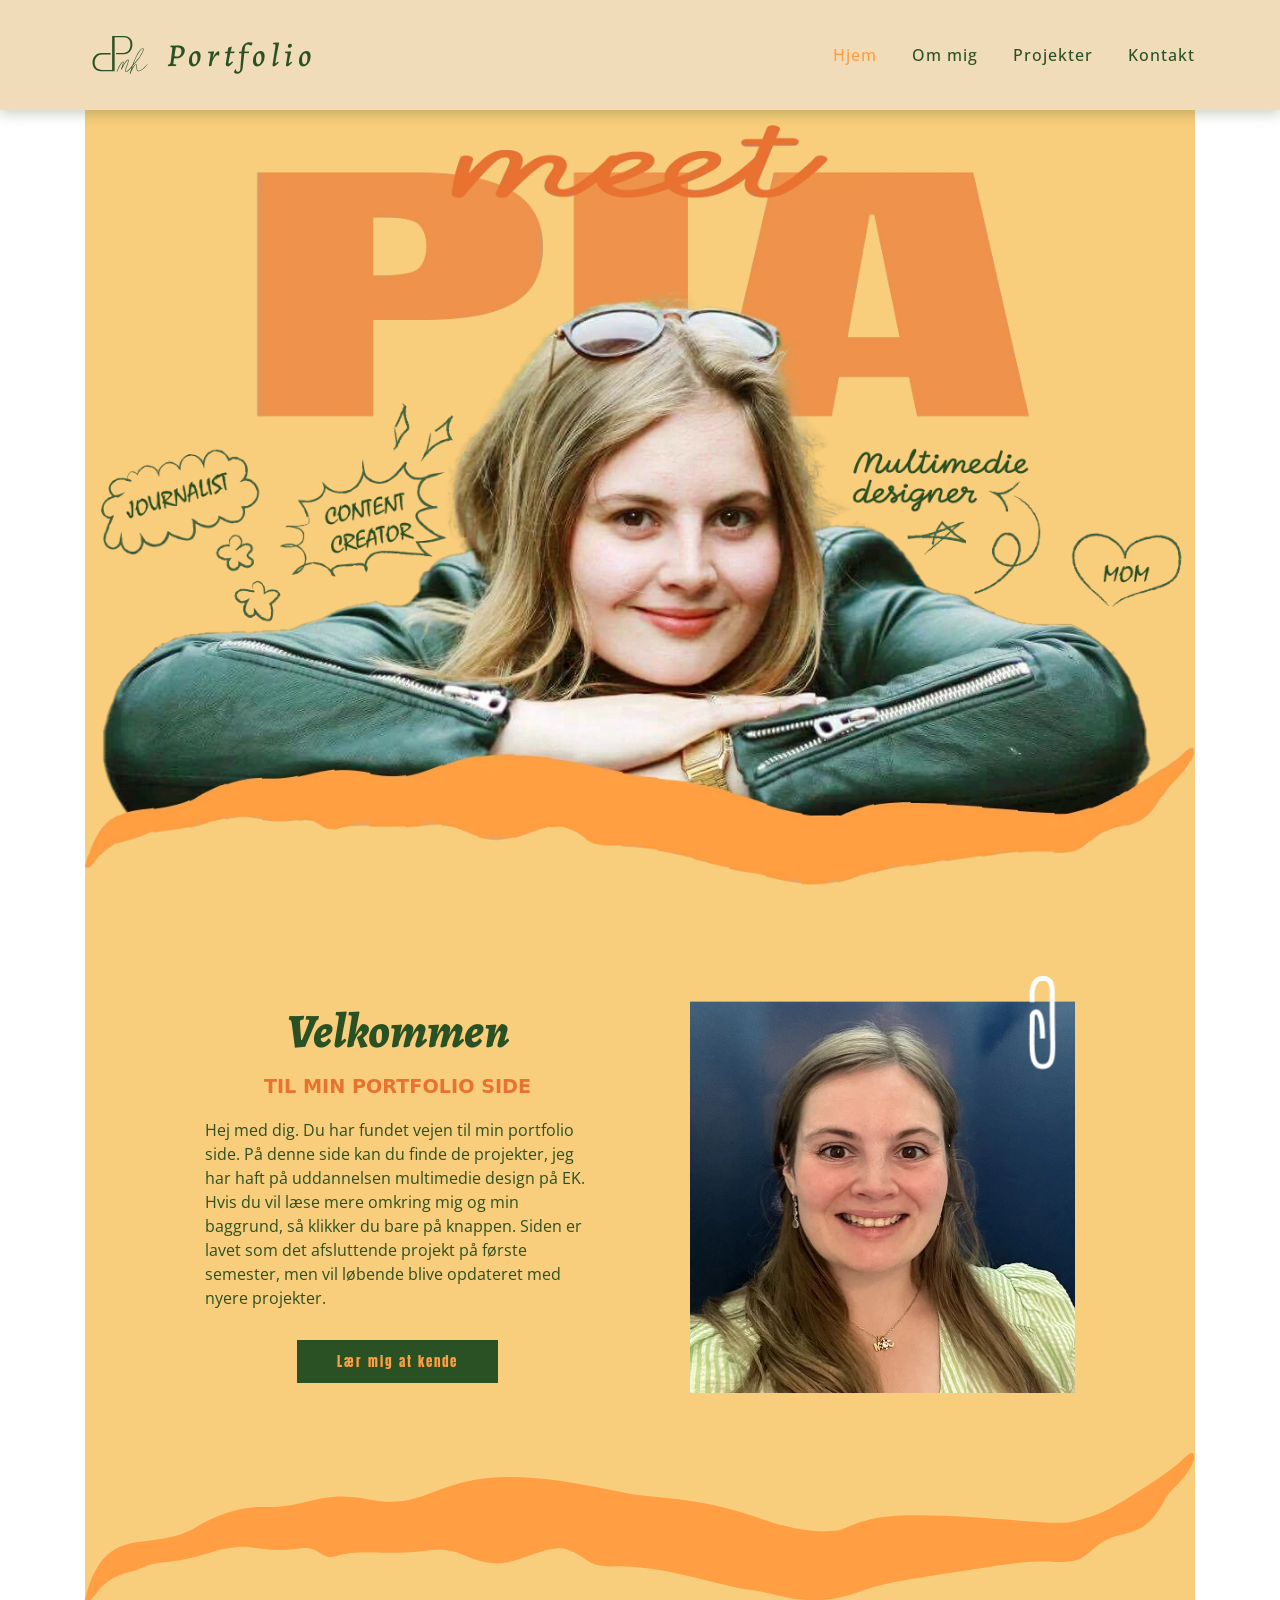
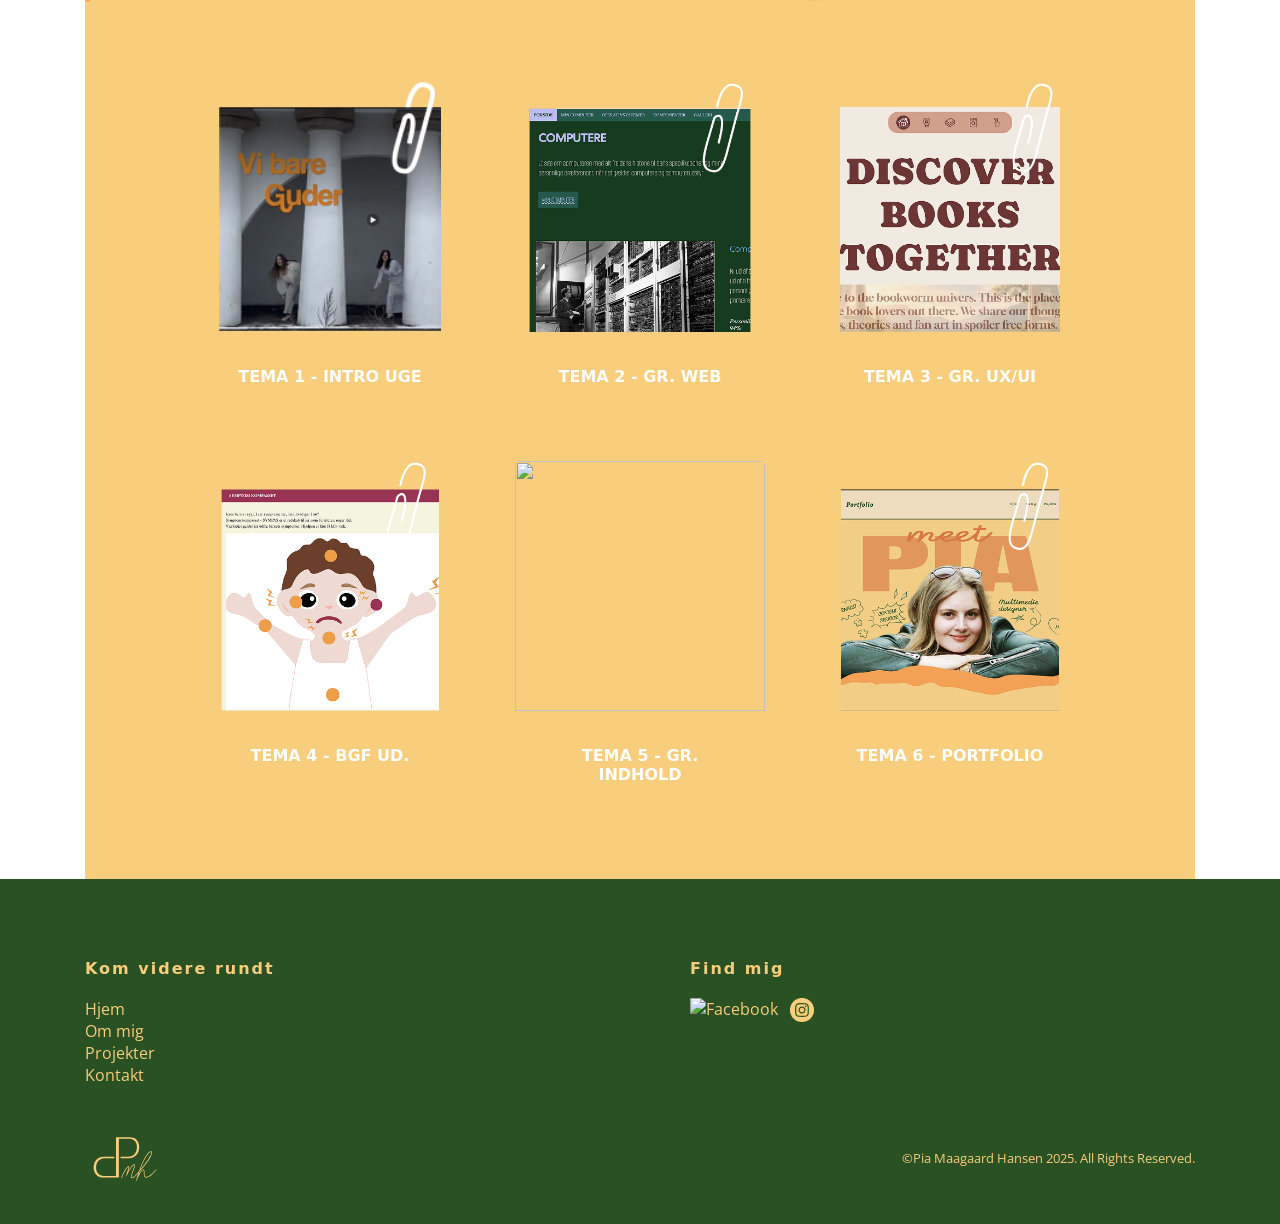
==== index.html @ 932512dc "Update image paths in index.html to remove 'img/" ====
<!DOCTYPE html>
<html lang="da">

<head>
    <meta charset="UTF-8" />
    <meta name="viewport" content="width=device-width, initial-scale=1.0" />
    <meta name="robots" content="noindex">
    <title>Forside</title>
    <link rel="icon" type="image/svg+xml" href="shared/favicon.svg">
    <link rel="shortcut icon" href="shared/favicon.ico">

    <link rel="stylesheet" href="style.css" />
    <link rel="stylesheet" href="layout.css" />
</head>

<body>
    <header class="header">

        <div class="logo_wrap">
            <img src="shared/logo_header.svg" class="logo" alt="logo">
            <p>Portfolio</p>
        </div>
        <button class="burger" aria-label="Åbn menu">
            <span class="line"></span>
            <span class="line"></span>
            <span class="line"></span>
        </button>


        <nav class="navbar">
            <ul>
                <li><a href="index.html" class="active">Hjem</a></li>
                <li><a href="ommig.html">Om mig</a></li>
                <li><a href="projekter.html">Projekter</a></li>
                <li><a href="disco.html">Kontakt</a></li>
            </ul>
        </nav>

    </header>
    <main class="forside">
        <!-- HERO -->
        <section class="hero">
            <img src="shared/Forsidebillede.webp" alt="forsidebillede">
        </section>
        <section class="kortommig">
            <div class="grid_1-1">
                <div>
                    <h1>Velkommen</h1>
                    <h2>Til min portfolio side</h2>
                    <p>Hej med dig. Du har fundet vejen til min portfolio side. På denne side kan du finde de projekter,
                        jeg
                        har haft på uddannelsen multimedie design på EK. Hvis du vil læse mere omkring mig og min
                        baggrund,
                        så klikker du bare på knappen. Siden er lavet som det afsluttende projekt på første semester,
                        men
                        vil løbende blive opdateret med nyere projekter. </p>
                    <a href="ommig.html" class="btn">Lær mig at kende</a>
                </div>
                <div>
                    <img src="shared/profilbilled.webp" alt="profile">
                </div>
            </div>
            <img class="wave" src="bølger.svg" alt="bølger">
        </section>
        <section class="projekter">
            <div class="grid_1-1-1">

                <article class="projekt">

                    <div class="image_link">
                        <a href="projekter.html#tema1">
                            <img src="tema1/tema1.png" alt="Tema 1">
                            <span>Se projekt</span>
                        </a>
                    </div>

                    <h3>TEMA 1 - INTRO UGE</h3>

                </article>

                <article class="projekt">
                    <div class="image_link">
                        <a href="projekter.html#tema2">
                            <img src="tema2/tema2.png" alt="">
                            <span>Se projekt</span>
                        </a>
                    </div>
                    <h3>TEMA 2 - GR. WEB</h3>
                </article>

                <article class="projekt">
                    <div class="image_link">
                        <a href="projekter.html#tema3">
                            <img src="tema3/tema3.png" alt="">
                            <span>Se projekt</span>
                        </a>
                    </div>
                    <h3>TEMA 3 - GR. UX/UI</h3>
                </article>
                <!-- Tema 4 -->
                <article class="projekt">
                    <div class="image_link">
                        <a href="projekter.html#tema4">
                            <img src="tema4/tema4.png" alt="">
                            <span>Se projekt</span>
                        </a>
                    </div>
                    <h3>TEMA 4 - BGF UD.</h3>
                </article>

                <!-- Tema 5 -->
                <article class="projekt">
                    <div class="image_link">
                        <a href="projekter.html#tema5">
                            <img src="tema5/tema5.png" alt="">
                            <span>Se projekt</span>
                        </a>
                    </div>
                    <h3>TEMA 5 - GR. INDHOLD</h3>
                </article>

                <!-- Tema 6 -->
                <article class="projekt">
                    <div class="image_link">
                        <a href="projekter.html#tema6">
                            <img src="tema6/tema6.png" alt="">
                            <span>Se projekt</span>
                        </a>
                    </div>
                    <h3>TEMA 6 - PORTFOLIO</h3>
                </article>
            </div>
        </section>

    </main>
    <!-- FOOTER -->
    <footer class="footer">

        <div class="container footer-grid">

            <div>
                <h4>Kom videre rundt</h4>
                <ul>
                    <li><a href="index.html" class="active">Hjem</a></li>
                    <li><a href="ommig.html">Om mig</a></li>
                    <li><a href="projekter.html">Projekter</a></li>
                    <li><a href="disco.html">Kontakt</a></li>
                </ul>
            </div>
            <div class="footer-social">
                <h4>Find mig</h4>

                <div class="social-icons">
                    <a href="https://www.facebook.com/pia.m.hansen2" target="_blank" rel="noopener noreferrer">
                        <img src="shared/facebook.svg" alt="Facebook">
                    </a>

                    <a href="https://www.instagram.com/piamaagaard/" target="_blank" rel="noopener noreferrer">
                        <img src="shared/instagram.svg" alt="Instagram">
                    </a>
                </div>
            </div>

        </div>

        <div class="footer-bottom">
            <img src="shared/logo_footer.svg" class="logo" alt="logo">

            <p>©Pia Maagaard Hansen 2025. All Rights Reserved.</p>
        </div>

    </footer>
    <script src="style.js"></script>
</body>

</html>
---- style.css ----
@import url("https://fonts.googleapis.com/css2?family=Alegreya:ital,wght@0,400..900;1,400..900&family=Anton&family=Chewy&family=Momo+Signature&family=Open+Sans:ital,wght@0,300..800;1,300..800&display=swap");

:root {
  --color_logo: #2a5123;
  --color_header_text: #2a5123;
  --color_header_background: #f1dcba;

  /* Logotype */
  --color-logotype: ;
  --font-logotype-size: 1rem;

  /* Links */
  --color-link: #2a5123;
  --color-link-hover: #e97231;
  --color-link-active: #ff9e42;
  --border-radius-links: 1px;

  /* Headlines (size)*/
  --font-h1-size: 3rem;
  --font-h2-size: 1.2rem;
  --font-h3-size: 1rem;

  --headline2-size: 1rem;
  --headline3-size: 1rem;
  --font-sub1-size: 1rem;

  /* Tekst */
  --color-text: #2a5123;
  --text-size: 1rem;

  /*  Margins */
  --margin-head-bottom: 5px;

  /* Borders */
  --border-radius: 5px;

  /* Fonts */
  --font-family-h1: "Alegreya", serif;
  --font-family-h2-h3: "Chewy", system-ui;
  --font-family-p: "Open Sans", sans-serif;
  --font-family-btn: "Anton", sans-serif;

  /* Font weights */
  --font-weight-ekstrabold: 800;
  --font-weight-bold: 700;
  --font-weight-medium: 500;
  --font-weight-regular: 300;
  --font-weight-light: 200;

  /* Projekt mappe background colors */
  --form-background-color: #354036;
  --form-ligther-color: #3f4b3e;
  --form-shadow-color: #354036;
  /* --color-field-bg: ; */

  /* Footer background color*/
  --footer-background-color: black;
}
* {
  box-sizing: border-box;
}
body {
  margin: 0;
  padding: 0;
  background-image: url("img/shared/baggrund3.webp");
  background-size: cover;
  background-position: center;
  background-repeat: repeat;
  background-attachment: fixed;
  overflow-x: hidden;
}
main {
  padding: 0 85px;
  max-width: 100%;
  overflow: hidden;
}

.forside section {
  background-color: #f8cd7b;
}

h1 {
  font-size: var(--font-h1-size);
  font-weight: var(--font-weight-ekstrabold);
  font-family: var(--font-family-h1);
  font-style: italic;

  color: var(--color-text);
  margin: 20px 0;
  line-height: 1.3rem;
  text-align: center;
}

h2 {
  font-size: var(--font-h2-size);
  font-weight: var(--font-weight-bold);
  font-family: var(--font-family-h2-h3);

  color: var(--color-text);
  margin: 20px 0;

  text-transform: uppercase;
}

h3 {
  font-size: var(--headline3-size);
  font-family: var(--font-family-h2-h3);

  color: white;

  text-transform: uppercase;
}
p {
  font-family: var(--font-family-p);
  font-size: var(--text-size);
  color: var(--color-text);
}

/* BUTTON */
.btn {
  display: inline-block;
  padding: 12px 40px;

  color: #ff9e42;
  background: #2a5123;

  font-family: var(--font-family-btn);
  font-size: 0.8rem;
  letter-spacing: 2px;

  transition: 0.3s ease;
  text-decoration: none;
}

.btn:hover {
  background: #ff9e42;
  color: #2a5123;
  border: 1px solid #2a5123;
}
.solution .btn {
  display: inline-flex;
  align-items: center;
  gap: 10px;
}

.solution .btn img {
  width: 20px;
  height: 20px;
}
.solution .btn:hover .btn_icon {
  content: url("img/shared/site_icon_hover.svg");
}
---- layout.css ----
* {
  margin: 0;
  padding: 0;
  box-sizing: border-box;
}

/* =========================
   HEADER
========================= */
.header {
  position: fixed;
  top: 0;
  left: 0;
  z-index: 1000;

  display: flex;
  justify-content: space-between;
  align-items: center;

  width: 100%;
  padding: 20px 85px;

  background-color: var(--color_header_background);
  box-shadow: 0 4px 12px rgba(42, 81, 35, 0.25);
}

.logo_wrap {
  display: flex;
  align-items: center;
  gap: 12px;
}

.logo {
  width: 70px;
}

.header p {
  margin: 0;
  color: #2a5123;
  font-family: var(--font-family-h1);
  font-size: 2rem;
  font-style: italic;
  font-weight: var(--font-weight-medium);
  letter-spacing: 5px;
}

/* =========================
   NAVIGATION
========================= */
.navbar ul {
  display: flex;
  gap: 35px;
  margin: 0;
  padding: 0;
  list-style: none;
}

.navbar a {
  color: #2a5123;
  font-family: var(--font-family-p);
  font-size: 1rem;
  font-weight: var(--font-weight-medium);
  letter-spacing: 1px;
  text-decoration: none;
  transition: 0.3s ease;
}

.navbar a:hover {
  color: #e97231;
}

.navbar a.active {
  color: #ff9e42;
}

.burger {
  width: 30px;
  height: 20px;
  cursor: pointer;
  display: none;
  background: transparent;
  border: none;
  flex-direction: column;
  justify-content: space-between;
}

.burger .line {
  width: 100%;
  height: 2px;
  background: #2a5123;
  transition: 0.3s ease;
}

/* =========================
   HERO
========================= */
.hero {
  height: auto;
  padding-top: 125px;
  overflow: hidden;
  background-color: #f8cd7b;
}

.hero img {
  display: block;
  width: 100%;
  max-width: 100%;
  height: auto;
}

/* =========================
   SHARED GRIDS
========================= */
.grid_1-1 {
  display: grid;
  grid-template-columns: 1fr 1fr;
  gap: 100px;
  align-items: center;
  max-width: 1100px;
  margin: 0 auto;
}

.grid_1-1-1 {
  display: grid;
  grid-template-columns: repeat(3, 1fr);
  gap: 60px;
  max-width: 1200px;
  margin: 0 auto;
}

/* =========================
   WAVES
========================= */
.wave {
  display: block;
  width: calc(100% + 240px);
  max-width: none;
  height: auto;
  margin-top: 60px;
  margin-left: -120px;
}

.assignment .wave {
  width: 100%;
  margin-left: 0;
}

.solution .wave,
.processen .wave,
.t1-pro .wave {
  width: calc(100% + 20px);
  margin-left: -10px;
}

/* =========================
   KORT OM MIG
========================= */
.kortommig {
  position: relative;
  padding: 80px 120px 0;
  overflow: hidden;
  background-color: #f8cd7b;
}

.kortommig h1 {
  color: var(--color-text);
  line-height: 1;
  text-align: center;
}

.kortommig h2,
.projekter_intro h2 {
  display: table;
  margin-right: auto;
  margin-left: auto;
  color: #e97231;
  background-image: url("img/shared/Vector 40.png");
  background-repeat: no-repeat;
  background-position: center bottom;
  background-size: 100% 30px;
}

.kortommig p,
.projekter_intro p,
.assignment p {
  color: var(--color-text);
  line-height: 1.5;
}

.kortommig .btn,
.projekter_intro .btn {
  display: block;
  width: fit-content;
  margin: 30px auto 0;
}

.kortommig div img,
.projekter_intro div img,
.assignment div img {
  display: block;
  width: 100%;
  max-width: 420px;
  height: auto;
}

/* =========================
   PROJEKTER TEASER
========================= */
.projekter {
  padding: 80px 120px;
  background-color: #f8cd7b;
}

.projekt {
  text-align: center;
}

.projekt img {
  display: block;
  width: 100%;
  max-width: 250px;
  height: 250px;
  margin: 0 auto 20px;
  object-fit: contain;
}

.projekt h3 {
  display: inline-block;
  padding: 15px 30px;
  background-image: url("img/shared/Vector 41.png");
  background-repeat: no-repeat;
  background-position: center;
  background-size: 100% 100%;
}

/* =========================
   IMAGE LINK
========================= */
.image_link {
  max-width: 250px;
  margin: 0 auto;
}

.image_link a {
  position: relative;
  display: block;
  width: 100%;
  height: 100%;
  overflow: hidden;
  border-radius: var(--border-radius);
}

.image_link img {
  display: block;
  width: 100%;
  transition: opacity 0.3s ease;
}

.image_link span {
  position: absolute;
  inset: 0;

  display: flex;
  align-items: center;
  justify-content: center;

  color: var(--color-text);
  font-family: var(--font-family-btn);
  font-size: clamp(1.5rem, 3vw, 3rem);
  font-weight: var(--font-weight-bold);
  text-align: center;
  text-transform: uppercase;

  opacity: 0;
  transition: opacity 0.3s ease;
}

.image_link a:hover img {
  opacity: 0.45;
}

.image_link a:hover span {
  opacity: 1;
}

/* =========================
   FOOTER
========================= */
.footer {
  padding: 80px 85px 0;
  background-color: #2a5123;
}

.footer .logo {
  width: 80px;
}

.footer-grid {
  display: grid;
  grid-template-columns: repeat(2, 1fr);
  gap: 100px;
}

.footer ul {
  margin: 0;
  padding: 0;
  list-style: none;
}

.footer-social {
  display: flex;
  flex-direction: column;
  align-items: flex-start;
}

.social-icons {
  display: flex;
  gap: 12px;
}

.social-icons img {
  width: 24px;
  height: 24px;
}

.footer h4 {
  margin-bottom: 20px;
  color: #f8cd7b;
  font-family: var(--font-family-h2-h3);
  letter-spacing: 2px;
}

.footer a {
  color: #f8cd7b;
  font-family: var(--font-family-p);
  text-decoration: none;
}

.footer a:hover {
  color: #e97231;
}

.footer p {
  color: #f8cd7b;
  font-size: 0.9rem;
  line-height: 1.8;
}

.footer-bottom {
  display: flex;
  justify-content: space-between;
  align-items: center;
  margin-top: 8px;
  padding: 25px 0;
}

.footer-bottom p {
  font-size: 0.8rem;
}

/* =========================
   PROJEKTER PAGE
========================= */
.projekter_intro {
  padding-top: 170px;
  padding-left: 50px;
  background-color: #f8cd7b;
}

.projekter_intro h1 {
  color: var(--color-text);
  line-height: 1;
  text-align: center;
}

.projektmappe {
  min-height: 80vh;
  background-color: #f1dcba;
  transition: background-color 0.3s ease;
}

.tema_tabs {
  display: flex;
  flex-wrap: wrap;
  gap: 12px;
  padding: 60px 20px 0;
  background-color: #f8cd7b;
}

.tema_tab {
  flex: 1 1 140px;
  min-width: 120px;
  padding: 30px 40px;
  border: none;
  border-radius: 10px 10px 0 0;
  font-family: var(--font-family-h1);
  font-weight: var(--font-weight-bold);
  cursor: pointer;
}

.tema_tab:nth-child(1) {
  background-color: #f1dcba;
}

.tema_tab:nth-child(2) {
  background-color: #d7d0a6;
}

.tema_tab:nth-child(3) {
  background-color: #b6c08d;
}

.tema_tab:nth-child(4) {
  background-color: #8ca36d;
}

.tema_tab:nth-child(5) {
  color: #f1dcba;
  background-color: #587d42;
}

.tema_tab:nth-child(6) {
  color: #f1dcba;
  background-color: #4c6d39;
}

.tema_content {
  display: none;
  padding: 10px;
}

.tema_content.active {
  display: block;
}

/* =========================
   ASSIGNMENT
========================= */
.assignment {
  position: relative;
  padding: 80px 0 0;
  overflow: hidden;
}

.assignment .grid_1-1 {
  gap: 50px;
  margin-left: 50px;
}

.assignment h1 {
  color: var(--color-text);
  line-height: 1;
  text-align: center;
}

.assignment h2,
.processen h2,
.t1-pro h2 {
  display: table;
  margin-right: auto;
  margin-left: auto;
  padding-top: 10px;
  padding-right: 15px;
  padding-left: 15px;
  color: white;
  background-image: url("img/shared/Vector 41.png");
  background-repeat: no-repeat;
  background-position: center bottom;
  background-size: 100% 30px;
}

/* =========================
   SOLUTION
========================= */
.solution .grid_1-1 {
  grid-template-columns: 1fr 1fr;
  gap: 50px;
  max-width: 1400px;
  margin-right: 50px;
  margin-left: 50px;
}

.solution h2 {
  display: table;
  margin-right: auto;
  margin-left: auto;
  padding-top: 10px;
  padding-right: 15px;
  padding-left: 15px;
  color: #2a5123;
  background-image: url("img/shared/Vector 42.png");
  background-repeat: no-repeat;
  background-position: center bottom;
  background-size: 100% 30px;
}

.solution h3 {
  padding-bottom: 10px;
  color: #2a5123;
}

.solution .btn {
  display: inline-flex;
  align-items: center;
  gap: 10px;
}

.solution .btn img {
  width: 20px;
  height: 20px;
}

.solution .btn:hover .btn_icon {
  content: url("img/shared/site_icon_hover.svg");
}
.tema_solution_img {
  display: flex;
  justify-content: center;
  align-items: center;
}

.tema_solution_img img {
  display: block;
  width: 100%;
  max-width: 450px;
  height: auto;
}

/* =========================
   CODE FOLDOUT BUTTONS
========================= */
.code_buttons {
  display: flex;
  flex-direction: column;
  gap: 10px;
}

.code_btn {
  display: flex;
  align-items: center;
  gap: 10px;
  padding: 15px 20px;
  border: none;
  color: #f8cd7b;
  background-color: #2a5123;
  font-family: var(--font-family-btn);
  cursor: pointer;
}

.code_btn img {
  width: 24px;
  height: 24px;
}

.code_text {
  display: none;
  padding: 15px;
  background-color: #f8cd7b;
}

.code_text.active {
  display: block;
}

/* =========================
   PROCESS t1
========================= */
.t1-pro {
  padding: 50px 120px;
}

.grid_t1-pro {
  display: grid;
  grid-template-columns: 1fr 1fr;
  gap: 80px;
  align-items: center;
  max-width: 1200px;
  margin: 0 auto;
}

.t1-pro_images {
  display: grid;
  grid-template-columns: 1fr 1fr;
  gap: 60px 40px;
  align-items: center;
}

.t1-pro_images img {
  display: block;
  width: 100%;
  max-width: 240px;
  height: auto;
}

.t1-pro_images img:nth-child(1) {
  grid-column: 1;
  grid-row: 1;
}

.t1-pro_images img:nth-child(2) {
  grid-column: 2;
  grid-row: 1 / span 2;
}

.t1-pro_images img:nth-child(3) {
  grid-column: 1;
  grid-row: 2;
}
/* =========================
   PROCESSEN
========================= */
.processen {
  padding: 50px 120px;
}

.processen .grid_1-1 {
  display: grid;
  grid-template-columns: 1fr 1fr;
  gap: 80px;
  align-items: center;
  max-width: 1200px;
  margin: 0 auto;
}

.process_images {
  display: grid;
  grid-template-columns: 1fr 1fr;
  gap: 25px 15px;
  align-items: center;
}

.process_images img:nth-child(1) {
  grid-column: 1;
  grid-row: 1;
}

.process_images img:nth-child(2) {
  grid-column: 2;
  grid-row: 1 / span 2;
}

.process_images img:nth-child(3) {
  grid-column: 1;
  grid-row: 2;
}

.process_buttons {
  display: flex;
  flex-direction: column;
  gap: 10px;
  margin-top: 30px;
}

.process_btn {
  padding: 15px 20px;
  border: none;
  background-color: #2a5123;
  color: #f8cd7b;
  font-family: var(--font-family-btn);
  cursor: pointer;
}

.process_text {
  display: none;
  padding: 15px;
  background-color: #f8cd7b;
}

.process_text.active {
  display: block;
}

.process_images img,
.code_images img {
  width: 100%;
  max-width: 240px;
  height: auto;
  display: block;
}
#tema3 .process_images img {
  max-width: 450px;
}
#tema3 .processen,
#tema4 .processen,
#tema5 .processen,
#tema6 .processen {
  padding: 50px 50px;
}
/* =========================
   OM MIG
========================= */

.ommig_intro {
  padding-top: 170px;
  background-color: #f8cd7b;
  overflow: hidden;
}

.ommig_semester {
  background-color: #f8cd7b;
  overflow: hidden;
}

.ommig_intro .grid_1-1,
.ommig_semester .grid_1-1 {
  padding: 60px 0;
}

.ommig_intro img:not(.wave),
.ommig_semester img:not(.wave) {
  display: block;
  width: 100%;
  max-width: 320px;
  margin: 0 auto;
}

.ommig_intro p,
.ommig_semester p {
  line-height: 1.6;
}

/* samme h2-effekt som intro/projekter */
.ommig_intro h2,
.ommig_semester h2 {
  display: table;
  margin-right: auto;
  margin-left: auto;
  color: #e97231;
  background-image: url("img/shared/Vector 40.png");
  background-repeat: no-repeat;
  background-position: center bottom;
  background-size: 100% 30px;
}

.programmer_section {
  padding: 60px 85px 90px;
  background-color: #f8cd7b;
}

.programmer_section h2 {
  display: table;
  margin: 0 auto 25px;
  color: white;
  background-image: url("img/shared/Vector 41.png");
  background-repeat: no-repeat;
  background-position: center bottom;
  background-size: 100% 30px;
}

.programmer_grid {
  display: flex;
  justify-content: center;
  flex-wrap: wrap;
  gap: 60px;
}

.programmer_grid img {
  width: 90px;
  height: 90px;
  object-fit: contain;
}
/* =========================
   DETAILS / THEME OVERRIDES
========================= */
hr.dashed {
  border-top: 3px dashed white;
}

.site_icon {
  width: 70px;
  margin-bottom: 25px;
  margin-left: 50px;
}

/* Hvide h3 udenfor fold-ud bokse */
#tema5 .solution > .grid_1-1 h3,
#tema6 .solution > .grid_1-1 h3,
#tema5 .solution > div > h3,
#tema6 .solution > div > h3 {
  color: #f8cd7b;
}

/* Tema 4, 5 og 6 almindelig tekst */

#tema5 p,
#tema6 p {
  color: #f1dcba;
}
#tema4 p {
  color: #2a5123;
}

/* Fold-ud bokse */
#tema4 .code_text p,
#tema5 .code_text p,
#tema6 .code_text p,
#tema4 .process_text p,
#tema5 .process_text p,
#tema6 .process_text p {
  color: #2a5123;
}

/* Fold-ud overskrifter skal også være grønne */
#tema4 .code_text h3,
#tema5 .code_text h3,
#tema6 .code_text h3,
#tema4 .process_text h3,
#tema5 .process_text h3,
#tema6 .process_text h3 {
  color: #2a5123;
}
.video_part video {
  margin-top: 25px;
  width: 80%;
  height: 80%;
  object-fit: cover;
  display: block;
  border-radius: var(--border-radius);
  justify-self: center;
}
.programmer_section p {
  text-align: center;
}

/* =========================
   MOBILE
========================= */
@media (max-width: 800px) {
  main {
    padding: 0;
  }

  .header {
    position: relative;
    flex-direction: row;
    padding: 15px 25px;
  }

  .navbar {
    display: none;
    position: absolute;
    top: 100%;
    right: 0;
    background-color: var(--color_header_background);
    width: 220px;
    padding: 20px;
    box-shadow: 0 4px 12px rgba(42, 81, 35, 0.25);
  }

  .navbar ul {
    flex-direction: column;
    gap: 20px;
    text-align: right;
  }

  .burger {
    display: flex;
  }

  .navbar.active {
    display: block;
  }

  .navbar a {
    font-size: 18px;
  }

  .burger.active .line:nth-child(1) {
    transform: rotate(45deg) translate(5px, 5px);
  }

  .burger.active .line:nth-child(2) {
    opacity: 0;
  }

  .burger.active .line:nth-child(3) {
    transform: rotate(-45deg) translate(5px, -5px);
  }

  .hero {
    padding-top: 0;
  }

  .kortommig,
  .projekter,
  .projekter_intro,
  .t1-pro {
    padding: 50px 30px;
  }

  .projekter_intro,
  .solution,
  .assignment,
  .processen {
    padding-right: 40px;
    padding-left: 40px;
  }

  .grid_1-1,
  .assignment .grid_1-1,
  .solution .grid_1-1,
  .processen .grid_1-1,
  .grid_t1-pro,
  .footer-grid {
    grid-template-columns: 1fr;
    gap: 40px;
    margin-right: 0;
    margin-left: 0;
  }

  .kortommig .grid_1-1,
  .assignment .grid_1-1 {
    justify-items: center;
  }

  .grid_1-1-1 {
    grid-template-columns: 1fr 1fr;
    gap: 35px;
  }

  /* =========================
   OM MIG MOBILE
========================= */

  .ommig_intro {
    padding-top: 50px;
  }

  .ommig_intro,
  .ommig_semester {
    padding-right: 40px;
    padding-left: 40px;
  }

  .ommig_intro .grid_1-1,
  .ommig_semester .grid_1-1 {
    padding: 40px 0;
  }

  .ommig_intro img:not(.wave),
  .ommig_semester img:not(.wave) {
    max-width: 260px;
  }

  .programmer_section {
    padding: 50px 40px 70px;
  }

  .programmer_grid {
    display: grid;
    grid-template-columns: repeat(2, 80px);
    justify-content: center;
    gap: 35px;
  }

  .programmer_grid img {
    width: 80px;
    height: 80px;
  }

  .programmer_grid img:last-child {
    grid-column: 1 / -1;
    justify-self: center;
  }

  iframe {
    width: 100%;
    height: auto;
    aspect-ratio: 16 / 9;
  }

  .footer-bottom {
    flex-direction: column;
    gap: 15px;
    text-align: center;
  }
}
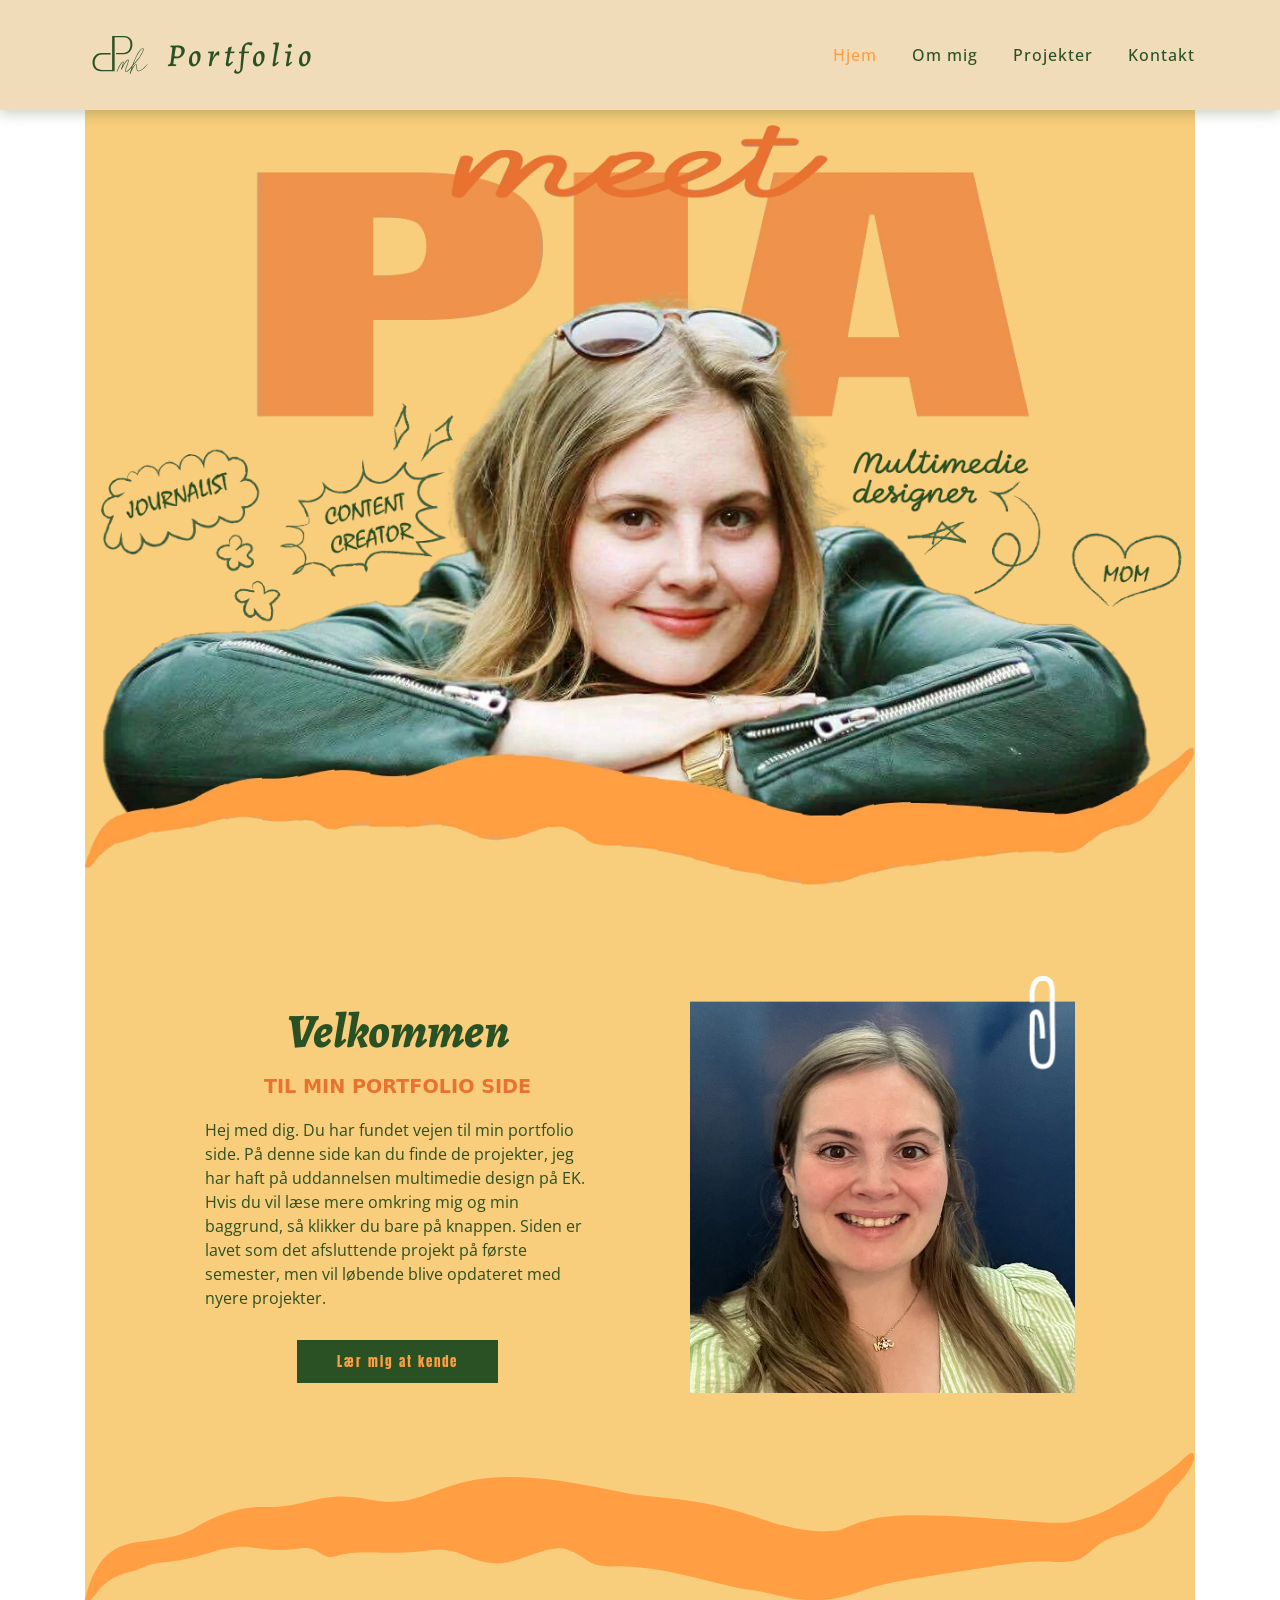
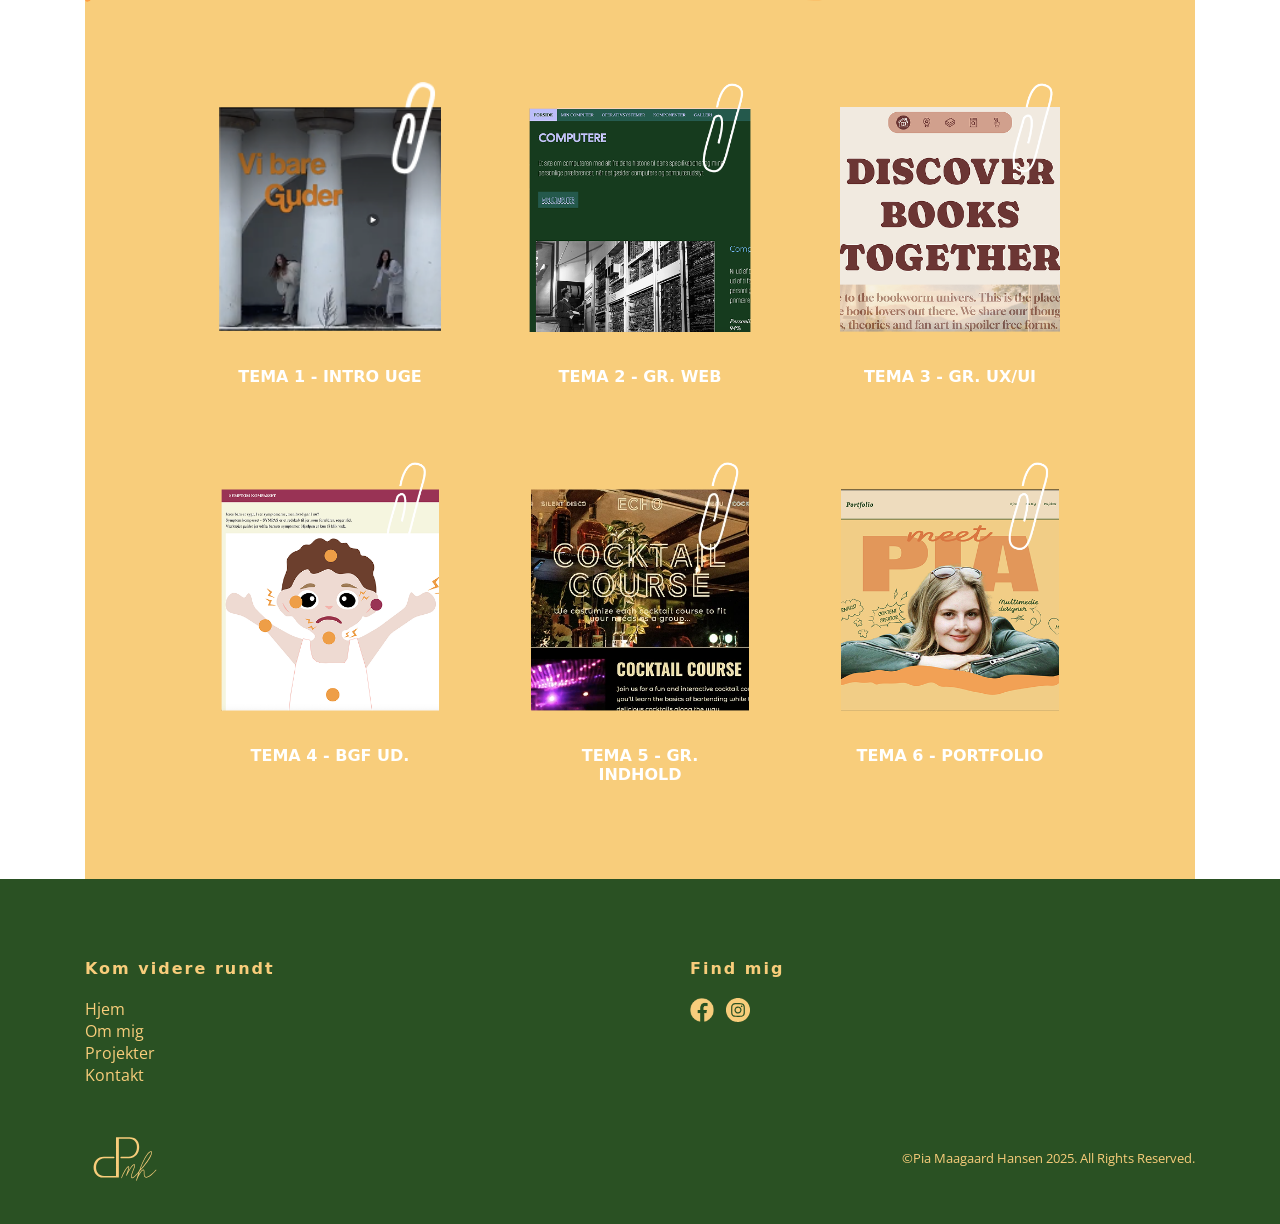
==== commit 4557c11d: "Update index.html" ====
--- a/index.html
+++ b/index.html
@@ -6,7 +6,7 @@
     <meta name="viewport" content="width=device-width, initial-scale=1.0" />
     <meta name="robots" content="noindex">
     <title>Forside</title>
-    <link rel="icon" type="image/svg+xml" href="shared/favicon.svg">
+    <link rel="icon" type="image/svg+xml" href="shared/favicon.webp">
     <link rel="shortcut icon" href="shared/favicon.ico">
 
     <link rel="stylesheet" href="style.css" />
@@ -112,7 +112,7 @@
                 <article class="projekt">
                     <div class="image_link">
                         <a href="projekter.html#tema5">
-                            <img src="tema5/tema5.png" alt="">
+                            <img src="tema5/tema5.webp" alt="">
                             <span>Se projekt</span>
                         </a>
                     </div>
@@ -152,7 +152,7 @@
 
                 <div class="social-icons">
                     <a href="https://www.facebook.com/pia.m.hansen2" target="_blank" rel="noopener noreferrer">
-                        <img src="shared/facebook.svg" alt="Facebook">
+                        <img src="shared/facebook.webp" alt="Facebook">
                     </a>
 
                     <a href="https://www.instagram.com/piamaagaard/" target="_blank" rel="noopener noreferrer">
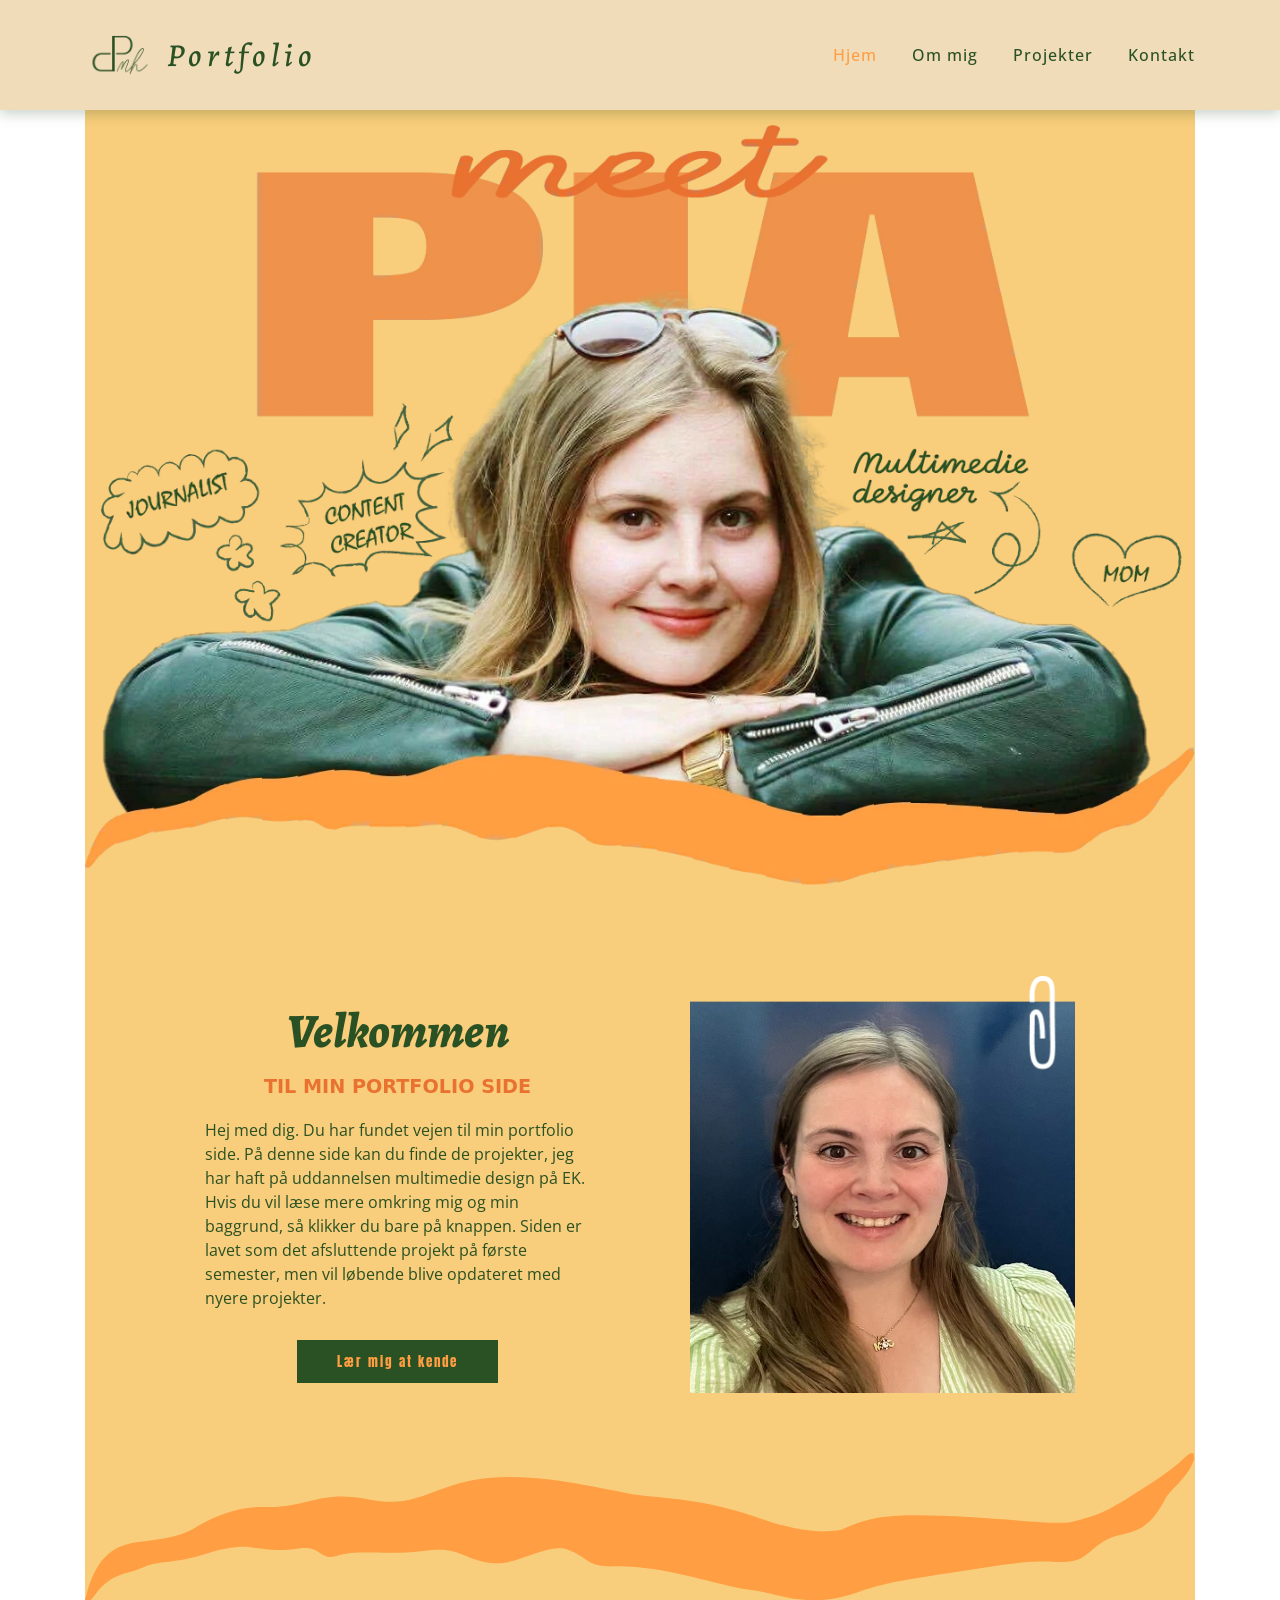
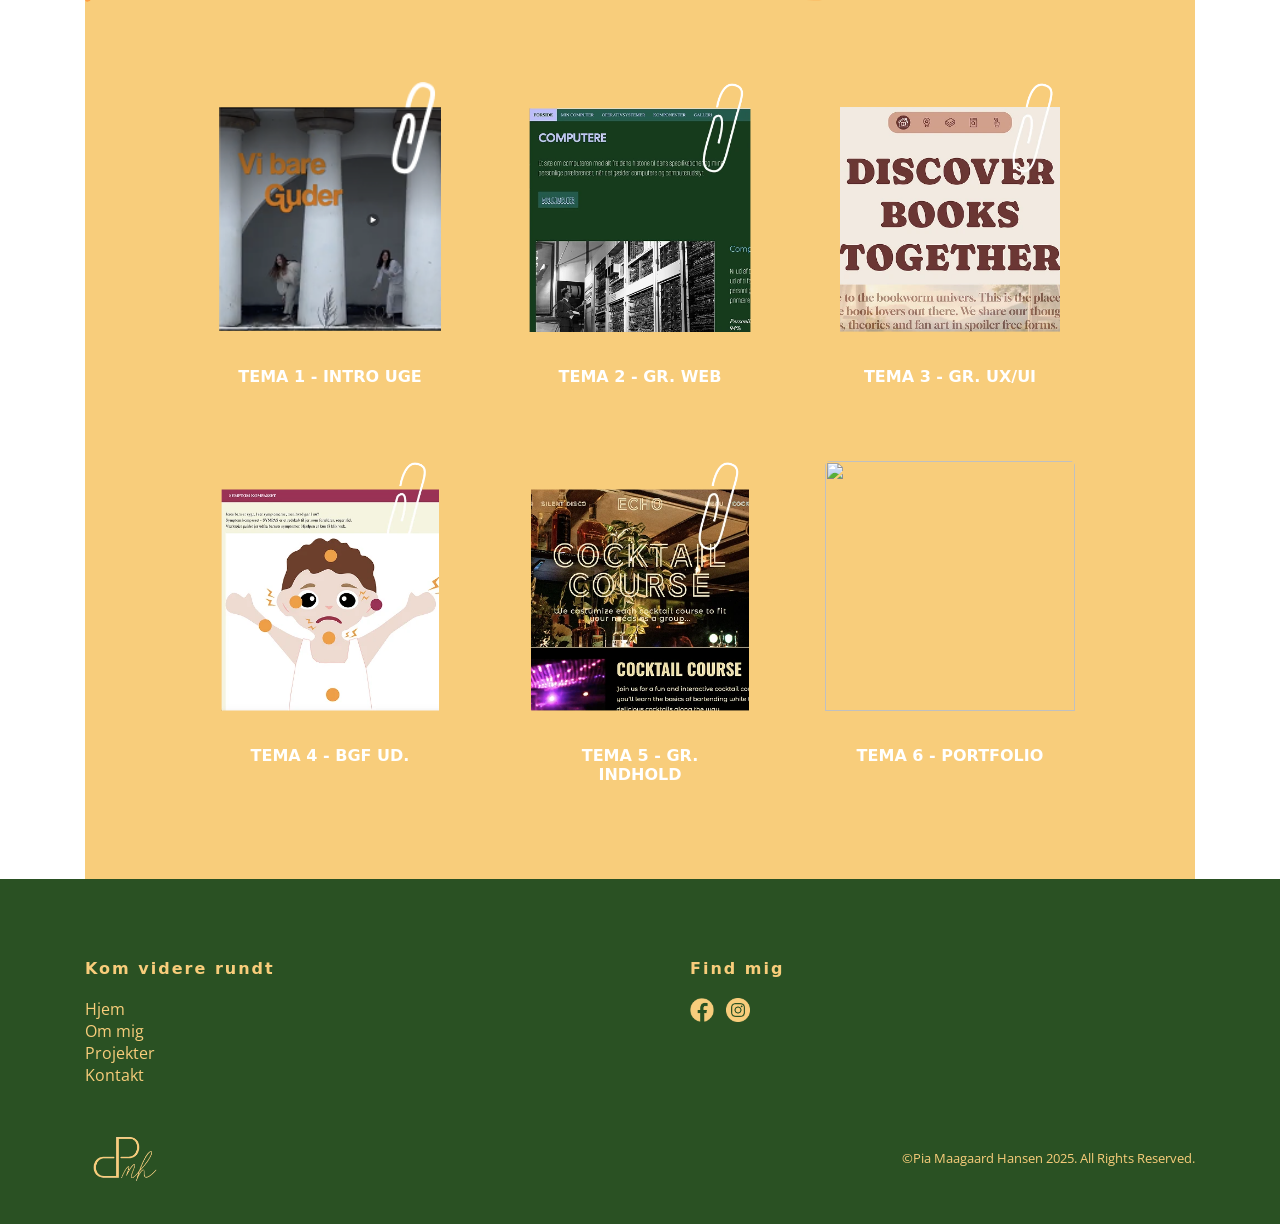
==== commit 5f97df6c: "Replace PNG images with WEBP format in index.html" ====
--- a/index.html
+++ b/index.html
@@ -17,7 +17,7 @@
     <header class="header">
 
         <div class="logo_wrap">
-            <img src="shared/logo_header.svg" class="logo" alt="logo">
+            <img src="shared/logo_header.webp" class="logo" alt="logo">
             <p>Portfolio</p>
         </div>
         <button class="burger" aria-label="Åbn menu">
@@ -81,7 +81,7 @@
                 <article class="projekt">
                     <div class="image_link">
                         <a href="projekter.html#tema2">
-                            <img src="tema2/tema2.png" alt="">
+                            <img src="tema2/tema2.webp" alt="">
                             <span>Se projekt</span>
                         </a>
                     </div>
@@ -91,7 +91,7 @@
                 <article class="projekt">
                     <div class="image_link">
                         <a href="projekter.html#tema3">
-                            <img src="tema3/tema3.png" alt="">
+                            <img src="tema3/tema3.webp" alt="">
                             <span>Se projekt</span>
                         </a>
                     </div>
@@ -101,7 +101,7 @@
                 <article class="projekt">
                     <div class="image_link">
                         <a href="projekter.html#tema4">
-                            <img src="tema4/tema4.png" alt="">
+                            <img src="tema4/tema4.webp" alt="">
                             <span>Se projekt</span>
                         </a>
                     </div>
@@ -123,7 +123,7 @@
                 <article class="projekt">
                     <div class="image_link">
                         <a href="projekter.html#tema6">
-                            <img src="tema6/tema6.png" alt="">
+                            <img src="tema6/tema6.webp" alt="">
                             <span>Se projekt</span>
                         </a>
                     </div>
@@ -156,7 +156,7 @@
                     </a>
 
                     <a href="https://www.instagram.com/piamaagaard/" target="_blank" rel="noopener noreferrer">
-                        <img src="shared/instagram.svg" alt="Instagram">
+                        <img src="shared/instagram.webp" alt="Instagram">
                     </a>
                 </div>
             </div>
@@ -164,7 +164,7 @@
         </div>
 
         <div class="footer-bottom">
-            <img src="shared/logo_footer.svg" class="logo" alt="logo">
+            <img src="shared/logo_footer.webp" class="logo" alt="logo">
 
             <p>©Pia Maagaard Hansen 2025. All Rights Reserved.</p>
         </div>
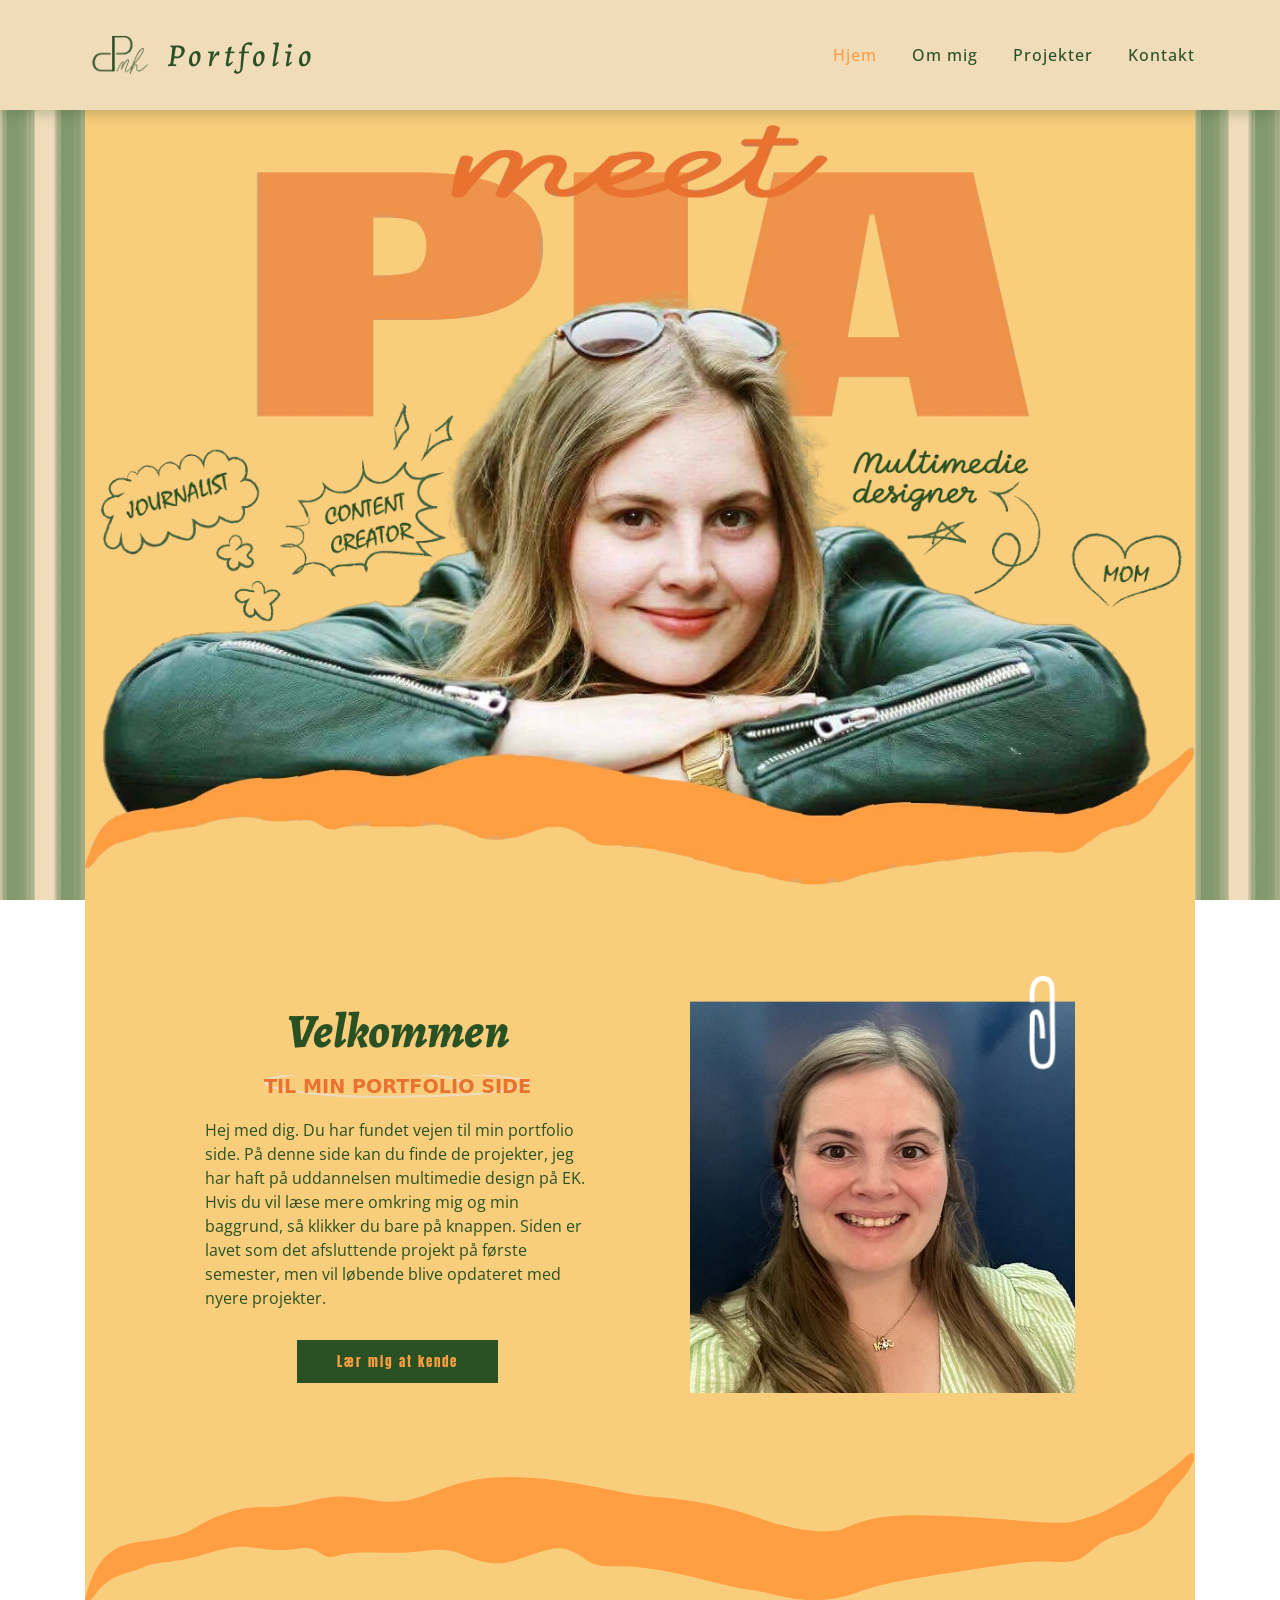
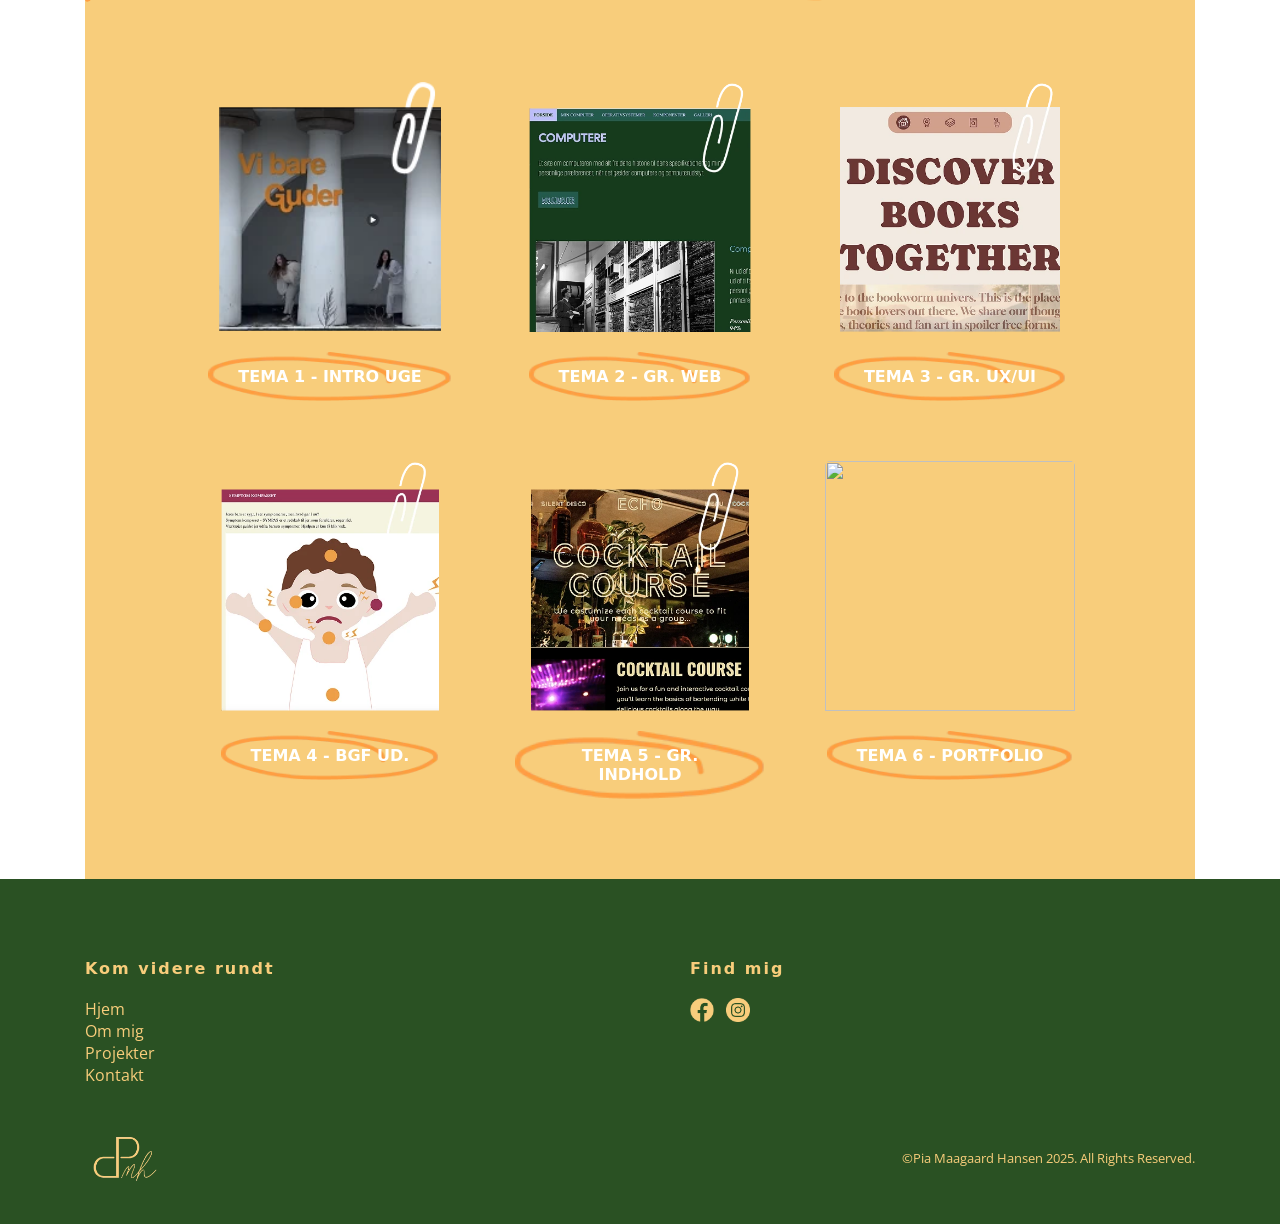
==== commit 04094f8d: "Update index.html" ====
--- a/index.html
+++ b/index.html
@@ -69,7 +69,7 @@
 
                     <div class="image_link">
                         <a href="projekter.html#tema1">
-                            <img src="tema1/tema1.png" alt="Tema 1">
+                            <img src="tema1/tema1.webp" alt="Tema 1">
                             <span>Se projekt</span>
                         </a>
                     </div>
--- a/style.css
+++ b/style.css
@@ -62,7 +62,7 @@
 body {
   margin: 0;
   padding: 0;
-  background-image: url("img/shared/baggrund3.webp");
+  background-image: url("shared/baggrund3.webp");
   background-size: cover;
   background-position: center;
   background-repeat: repeat;
@@ -148,5 +148,5 @@
   height: 20px;
 }
 .solution .btn:hover .btn_icon {
-  content: url("img/shared/site_icon_hover.svg");
+  content: url("shared/site_icon_hover.svg");
 }
--- a/layout.css
+++ b/layout.css
@@ -174,7 +174,7 @@
   margin-right: auto;
   margin-left: auto;
   color: #e97231;
-  background-image: url("img/shared/Vector 40.png");
+  background-image: url("shared/Vector 40.webp");
   background-repeat: no-repeat;
   background-position: center bottom;
   background-size: 100% 30px;
@@ -227,7 +227,7 @@
 .projekt h3 {
   display: inline-block;
   padding: 15px 30px;
-  background-image: url("img/shared/Vector 41.png");
+  background-image: url("shared/Vector 41.webp");
   background-repeat: no-repeat;
   background-position: center;
   background-size: 100% 100%;
@@ -463,7 +463,7 @@
   padding-right: 15px;
   padding-left: 15px;
   color: white;
-  background-image: url("img/shared/Vector 41.png");
+  background-image: url("shared/Vector 41.webp");
   background-repeat: no-repeat;
   background-position: center bottom;
   background-size: 100% 30px;
@@ -488,7 +488,7 @@
   padding-right: 15px;
   padding-left: 15px;
   color: #2a5123;
-  background-image: url("img/shared/Vector 42.png");
+  background-image: url("shared/Vector 42.webp");
   background-repeat: no-repeat;
   background-position: center bottom;
   background-size: 100% 30px;
@@ -511,7 +511,7 @@
 }
 
 .solution .btn:hover .btn_icon {
-  content: url("img/shared/site_icon_hover.svg");
+  content: url("shared/site_icon_hover.svg");
 }
 .tema_solution_img {
   display: flex;
@@ -726,7 +726,7 @@
   margin-right: auto;
   margin-left: auto;
   color: #e97231;
-  background-image: url("img/shared/Vector 40.png");
+  background-image: url("shared/Vector 40.webp");
   background-repeat: no-repeat;
   background-position: center bottom;
   background-size: 100% 30px;
@@ -741,7 +741,7 @@
   display: table;
   margin: 0 auto 25px;
   color: white;
-  background-image: url("img/shared/Vector 41.png");
+  background-image: url("shared/Vector 41.webp");
   background-repeat: no-repeat;
   background-position: center bottom;
   background-size: 100% 30px;
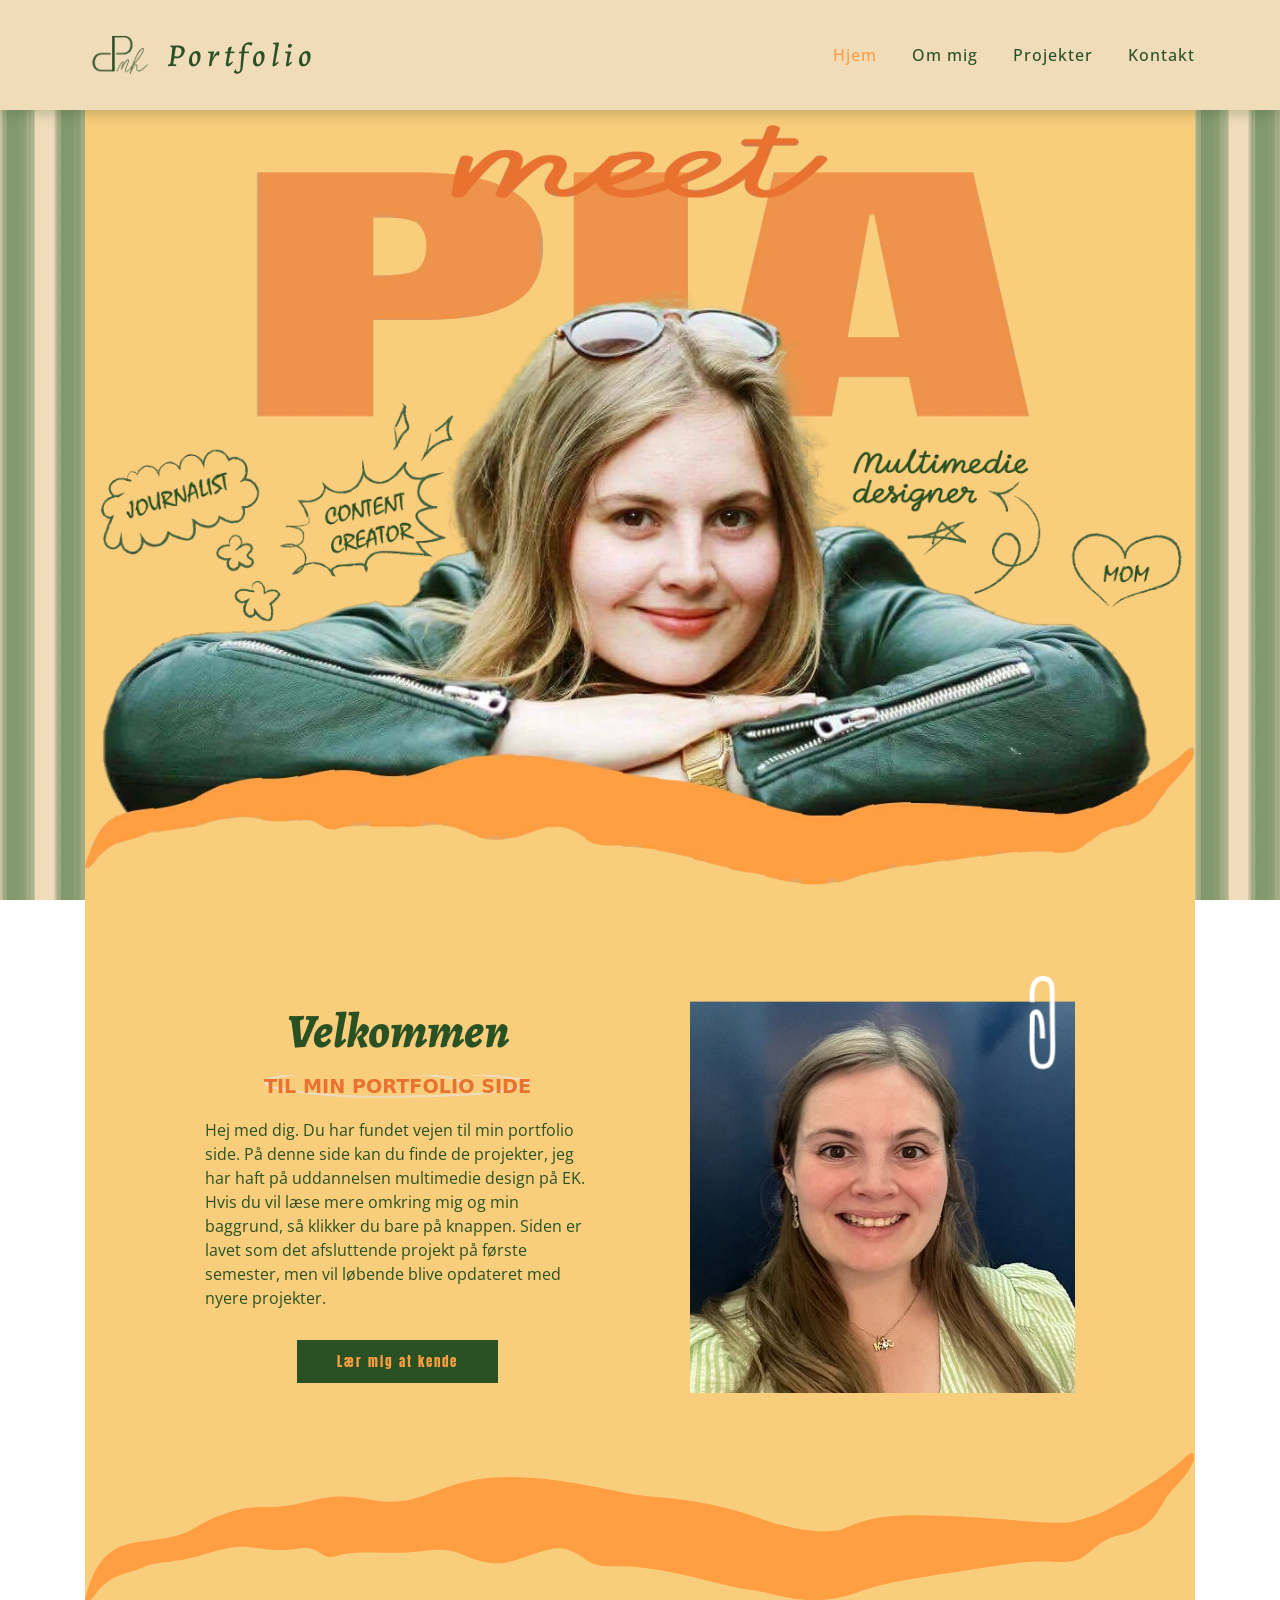
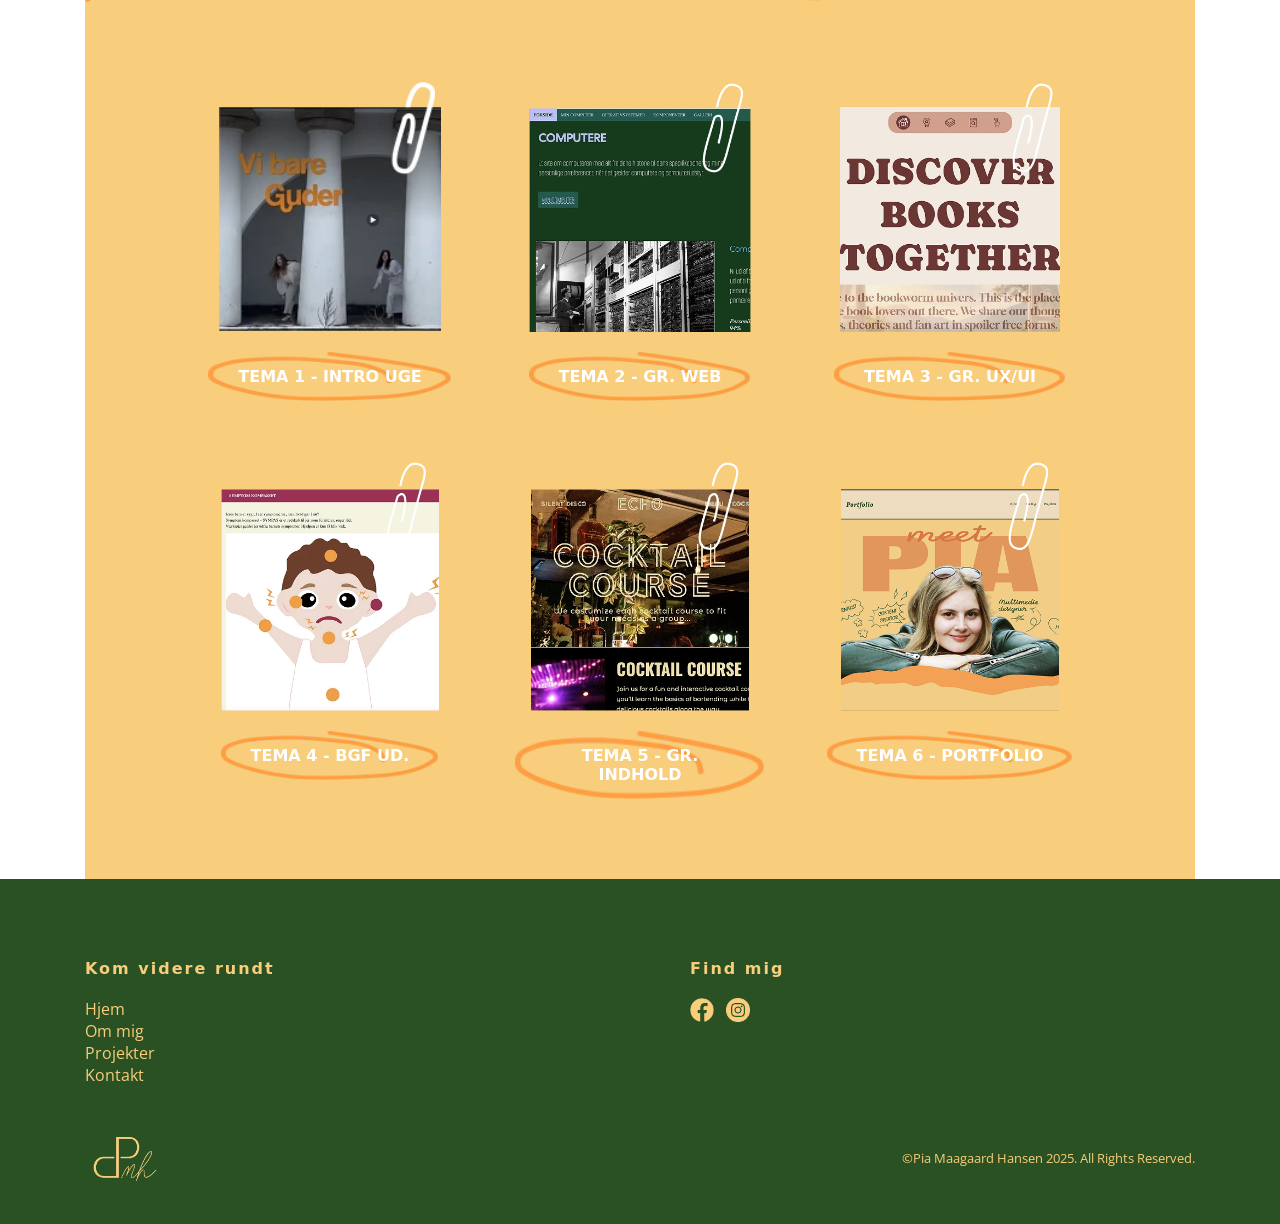
==== commit 13ea1489: "Update index.html" ====
--- a/index.html
+++ b/index.html
@@ -123,7 +123,7 @@
                 <article class="projekt">
                     <div class="image_link">
                         <a href="projekter.html#tema6">
-                            <img src="tema6/tema6.webp" alt="">
+                            <img src="tema6/tema6.png" alt="">
                             <span>Se projekt</span>
                         </a>
                     </div>
